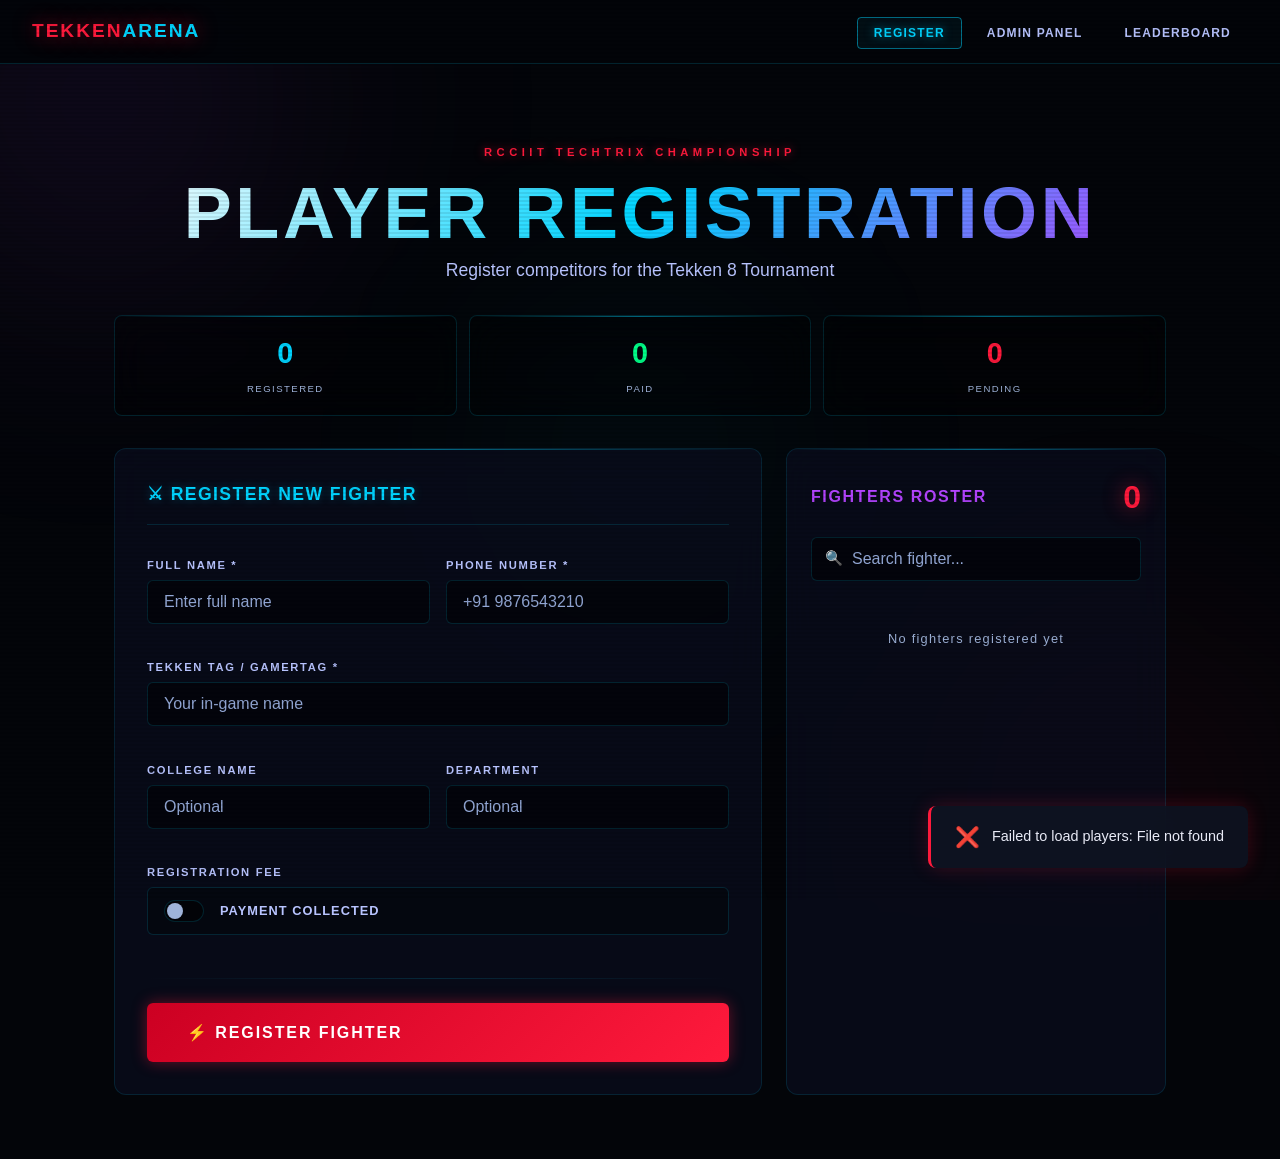
==== frontend/index.html @ 16e90ff2 "Initial commit" ====
<!DOCTYPE html>
<html lang="en">
<head>
  <meta charset="UTF-8" />
  <meta name="viewport" content="width=device-width, initial-scale=1.0" />
  <title>Register — Tekken Tournament</title>
  <link rel="icon" type="image/png" href="favicon.png">
  <link rel="stylesheet" href="css/shared.css" />
  <style>
    .page-wrapper {
      position: relative;
      z-index: 1;
      max-width: 1100px;
      margin: 0 auto;
      padding: 2rem 1.5rem 4rem;
    }

    /* Hero */
    .hero {
      text-align: center;
      padding: 3rem 0 2rem;
    }

    .hero-eyebrow {
      font-family: var(--font-display);
      font-size: 0.7rem;
      font-weight: 600;
      letter-spacing: 0.4em;
      text-transform: uppercase;
      color: var(--neon-red);
      text-shadow: 0 0 10px var(--neon-red-glow);
      margin-bottom: 1rem;
    }

    .hero-title {
      font-family: var(--font-display);
      font-size: clamp(2.5rem, 6vw, 4.5rem);
      font-weight: 900;
      line-height: 1;
      margin-bottom: 0.5rem;
      background: linear-gradient(135deg, #fff 0%, #00d4ff 50%, #b344ff 100%);
      -webkit-background-clip: text;
      -webkit-text-fill-color: transparent;
      background-clip: text;
    }

    .hero-sub {
      font-size: 1.1rem;
      color: var(--text-secondary);
      font-weight: 400;
    }

    /* Main Grid */
    .main-grid {
      display: grid;
      grid-template-columns: 1fr 380px;
      gap: 1.5rem;
      margin-top: 2rem;
    }

    /* Form Card */
    .form-card {
      padding: 2rem;
    }

    .form-card-header {
      margin-bottom: 2rem;
      padding-bottom: 1rem;
      border-bottom: 1px solid var(--border-subtle);
    }

    .form-card-title {
      font-family: var(--font-display);
      font-size: 1.1rem;
      font-weight: 700;
      color: var(--neon-blue);
      text-shadow: 0 0 10px rgba(0,212,255,0.3);
      letter-spacing: 0.08em;
    }

    /* Edit mode indicator */
    .edit-banner {
      display: none;
      align-items: center;
      justify-content: space-between;
      background: rgba(179,68,255,0.1);
      border: 1px solid var(--neon-purple);
      border-radius: 6px;
      padding: 0.6rem 1rem;
      margin-bottom: 1rem;
      font-family: var(--font-display);
      font-size: 0.75rem;
      letter-spacing: 0.08em;
      color: var(--neon-purple);
    }
    .edit-banner.visible { display: flex; }

    .form-grid {
      display: grid;
      grid-template-columns: 1fr 1fr;
      gap: 1rem;
    }

    .form-grid .full-width { grid-column: 1 / -1; }

    .paid-toggle {
      display: flex;
      align-items: center;
      gap: 1rem;
      padding: 0.75rem 1rem;
      border: 1px solid var(--border-subtle);
      border-radius: 6px;
      background: rgba(0,0,0,0.3);
      cursor: pointer;
      transition: all var(--transition-med);
    }

    .paid-toggle:hover { border-color: var(--neon-green); background: rgba(0,255,136,0.05); }
    .paid-toggle.checked { border-color: var(--neon-green); background: rgba(0,255,136,0.08); }

    .paid-toggle input[type="checkbox"] { display: none; }

    .toggle-box {
      width: 40px; height: 22px;
      background: rgba(0,0,0,0.5);
      border-radius: 11px;
      border: 1px solid var(--border-subtle);
      position: relative;
      transition: all var(--transition-med);
      flex-shrink: 0;
    }

    .toggle-box::after {
      content: '';
      position: absolute;
      top: 2px; left: 2px;
      width: 16px; height: 16px;
      background: var(--text-muted);
      border-radius: 50%;
      transition: all var(--transition-med);
    }

    .paid-toggle.checked .toggle-box { background: rgba(0,255,136,0.3); border-color: var(--neon-green); }
    .paid-toggle.checked .toggle-box::after { left: calc(100% - 18px); background: var(--neon-green); box-shadow: 0 0 8px var(--neon-green); }

    .toggle-label {
      font-family: var(--font-display);
      font-size: 0.8rem;
      font-weight: 600;
      letter-spacing: 0.08em;
      text-transform: uppercase;
      color: var(--text-secondary);
    }

    .paid-toggle.checked .toggle-label { color: var(--neon-green); }

    /* Player List Panel */
    .players-panel {
      padding: 1.5rem;
    }

    .players-panel-header {
      display: flex;
      align-items: center;
      justify-content: space-between;
      margin-bottom: 1rem;
    }

    .player-count {
      font-family: var(--font-display);
      font-size: 2rem;
      font-weight: 900;
      color: var(--neon-red);
      text-shadow: var(--shadow-red);
    }

    .search-box {
      position: relative;
      margin-bottom: 1rem;
    }

    .search-box input {
      padding-left: 2.5rem;
    }

    .search-icon {
      position: absolute;
      left: 0.9rem;
      top: 50%;
      transform: translateY(-50%);
      color: var(--text-muted);
      font-size: 0.9rem;
    }

    .players-list {
      display: flex;
      flex-direction: column;
      gap: 0.5rem;
      max-height: 480px;
      overflow-y: auto;
    }

    .player-item {
      display: flex;
      align-items: center;
      gap: 0.75rem;
      padding: 0.75rem 1rem;
      border-radius: 8px;
      border: 1px solid var(--border-subtle);
      background: rgba(0,0,0,0.3);
      transition: all var(--transition-fast);
      cursor: default;
    }

    .player-item:hover { border-color: var(--neon-blue); background: rgba(0,212,255,0.05); }

    .player-avatar {
      width: 36px; height: 36px;
      border-radius: 8px;
      background: linear-gradient(135deg, var(--neon-purple), var(--neon-red));
      display: flex;
      align-items: center;
      justify-content: center;
      font-family: var(--font-display);
      font-size: 0.85rem;
      font-weight: 800;
      color: white;
      flex-shrink: 0;
    }

    .player-info { flex: 1; min-width: 0; }

    .player-tag {
      font-family: var(--font-display);
      font-size: 0.85rem;
      font-weight: 700;
      color: var(--text-primary);
      white-space: nowrap;
      overflow: hidden;
      text-overflow: ellipsis;
    }

    .player-meta {
      font-size: 0.75rem;
      color: var(--text-muted);
      white-space: nowrap;
      overflow: hidden;
      text-overflow: ellipsis;
    }

    .player-paid-dot {
      width: 8px; height: 8px;
      border-radius: 50%;
      flex-shrink: 0;
    }

    .player-paid-dot.paid { background: var(--neon-green); box-shadow: 0 0 6px var(--neon-green); }
    .player-paid-dot.unpaid { background: var(--neon-red); }

    /* ✅ Edit button on player row */
    .btn-edit-player {
      background: none;
      border: 1px solid var(--border-subtle);
      border-radius: 4px;
      color: var(--text-muted);
      font-size: 0.7rem;
      font-family: var(--font-display);
      letter-spacing: 0.05em;
      padding: 0.25rem 0.5rem;
      cursor: pointer;
      transition: all var(--transition-fast);
      flex-shrink: 0;
    }
    .btn-edit-player:hover {
      border-color: var(--neon-blue);
      color: var(--neon-blue);
      background: rgba(0,212,255,0.07);
    }

    .empty-state {
      text-align: center;
      padding: 2rem;
      color: var(--text-muted);
      font-family: var(--font-display);
      font-size: 0.8rem;
      letter-spacing: 0.1em;
    }

    /* Stats strip */
    .stats-strip {
      display: grid;
      grid-template-columns: repeat(3, 1fr);
      gap: 0.75rem;
      margin-bottom: 1.5rem;
    }

    .stat-mini {
      padding: 1rem;
      text-align: center;
      border: 1px solid var(--border-subtle);
      border-radius: 8px;
      background: rgba(0,0,0,0.3);
    }

    .stat-mini-val {
      font-family: var(--font-display);
      font-size: 1.8rem;
      font-weight: 900;
      display: block;
    }

    .stat-mini-label {
      font-family: var(--font-display);
      font-size: 0.6rem;
      letter-spacing: 0.15em;
      text-transform: uppercase;
      color: var(--text-muted);
    }

    @media (max-width: 900px) {
      .main-grid { grid-template-columns: 1fr; }
      .form-grid { grid-template-columns: 1fr; }
      .form-grid .full-width { grid-column: 1; }
    }
  </style>
</head>
<body>
  <!-- Background -->
  <div class="bg-orbs">
    <div class="bg-orb bg-orb-1"></div>
    <div class="bg-orb bg-orb-2"></div>
    <div class="bg-orb bg-orb-3"></div>
  </div>

  <!-- Nav -->
  <nav class="nav">
    <a href="index.html" class="nav-logo">TEKKEN<span>ARENA</span></a>
    <ul class="nav-links">
      <li><a href="index.html" class="active">Register</a></li>
      <li><a href="admin.html">Admin Panel</a></li>
      <li><a href="leaderboard.html">Leaderboard</a></li>
    </ul>
  </nav>

  <div class="page-wrapper">
    <!-- Hero -->
    <div class="hero">
      <p class="hero-eyebrow">RCCIIT TechTrix Championship</p>
      <h1 class="hero-title">PLAYER REGISTRATION</h1>
      <p class="hero-sub">Register competitors for the Tekken 8 Tournament</p>
    </div>

    <!-- Stats Strip -->
    <div class="stats-strip">
      <div class="stat-mini glass-card">
        <span class="stat-mini-val" id="stat-total" style="color: var(--neon-blue)">0</span>
        <span class="stat-mini-label">Registered</span>
      </div>
      <div class="stat-mini glass-card">
        <span class="stat-mini-val" id="stat-paid" style="color: var(--neon-green)">0</span>
        <span class="stat-mini-label">Paid</span>
      </div>
      <div class="stat-mini glass-card">
        <span class="stat-mini-val" id="stat-unpaid" style="color: var(--neon-red)">0</span>
        <span class="stat-mini-label">Pending</span>
      </div>
    </div>

    <!-- Main Grid -->
    <div class="main-grid">
      <!-- Registration / Edit Form -->
      <div class="glass-card form-card">
        <div class="form-card-header">
          <div class="section-title form-card-title" id="form-title">⚔ Register New Fighter</div>
        </div>

        <!-- Edit mode banner -->
        <div class="edit-banner" id="edit-banner">
          <span>✏️ EDITING PLAYER — <span id="edit-banner-name"></span></span>
          <button type="button" class="btn btn-ghost btn-sm" id="btn-cancel-edit">✕ Cancel</button>
        </div>

        <form id="reg-form">
          <!-- Hidden: tracks which player we're editing (null = new registration) -->
          <input type="hidden" id="edit-player-id" value="" />

          <div class="form-grid">
            <div class="form-group">
              <label class="form-label">Full Name *</label>
              <input class="form-input" id="full_name" type="text" placeholder="Enter full name" required />
            </div>
            <div class="form-group">
              <label class="form-label">Phone Number *</label>
              <input class="form-input" id="phone_number" type="tel" placeholder="+91 9876543210" required />
            </div>
            <div class="form-group full-width">
              <label class="form-label">Tekken Tag / Gamertag *</label>
              <input class="form-input" id="tekken_name" type="text" placeholder="Your in-game name" required />
            </div>
            <div class="form-group">
              <label class="form-label">College Name</label>
              <input class="form-input" id="college_name" type="text" placeholder="Optional" />
            </div>
            <div class="form-group">
              <label class="form-label">Department</label>
              <input class="form-input" id="department" type="text" placeholder="Optional" />
            </div>
            <div class="form-group full-width">
              <label class="form-label">Registration Fee</label>
              <label class="paid-toggle" id="paid-toggle">
                <input type="checkbox" id="registration_paid" />
                <div class="toggle-box"></div>
                <span class="toggle-label">Payment Collected</span>
              </label>
            </div>
          </div>

          <div class="divider"></div>

          <button type="submit" class="btn btn-red btn-xl w-full" id="submit-btn" data-loading-text="Saving...">
            ⚡ REGISTER FIGHTER
          </button>
        </form>
      </div>

      <!-- Player List -->
      <div class="glass-card players-panel">
        <div class="players-panel-header">
          <div>
            <div class="section-title" style="color: var(--neon-purple)">Fighters Roster</div>
          </div>
          <div class="player-count" id="player-count">0</div>
        </div>

        <div class="search-box">
          <span class="search-icon">🔍</span>
          <input class="form-input" id="search-input" type="text" placeholder="Search fighter..." />
        </div>

        <div class="players-list" id="players-list">
          <div class="empty-state">No fighters registered yet</div>
        </div>
      </div>
    </div>
  </div>

  <script src="js/shared.js"></script>
  <script>
    let allPlayers = [];

    // ─── Toggle paid UI ────────────────────────────────────────
    const paidToggle = document.getElementById('paid-toggle');
    const paidCheckbox = document.getElementById('registration_paid');
    paidToggle.addEventListener('click', () => {
      paidCheckbox.checked = !paidCheckbox.checked;
      paidToggle.classList.toggle('checked', paidCheckbox.checked);
    });

    // ─── Edit mode helpers ─────────────────────────────────────
    function enterEditMode(player) {
      document.getElementById('edit-player-id').value = player.id;
      document.getElementById('full_name').value = player.full_name;
      document.getElementById('phone_number').value = player.phone_number;
      document.getElementById('tekken_name').value = player.tekken_name;
      document.getElementById('college_name').value = player.college_name || '';
      document.getElementById('department').value = player.department || '';
      paidCheckbox.checked = player.registration_paid;
      paidToggle.classList.toggle('checked', player.registration_paid);

      document.getElementById('form-title').textContent = '✏️ Edit Fighter';
      document.getElementById('submit-btn').textContent = '💾 SAVE CHANGES';
      document.getElementById('edit-banner-name').textContent = player.tekken_name;
      document.getElementById('edit-banner').classList.add('visible');

      // Scroll form into view on mobile
      document.querySelector('.form-card').scrollIntoView({ behavior: 'smooth', block: 'start' });
    }

    function exitEditMode() {
      document.getElementById('edit-player-id').value = '';
      document.getElementById('reg-form').reset();
      paidCheckbox.checked = false;
      paidToggle.classList.remove('checked');

      document.getElementById('form-title').textContent = '⚔ Register New Fighter';
      document.getElementById('submit-btn').textContent = '⚡ REGISTER FIGHTER';
      document.getElementById('edit-banner').classList.remove('visible');
    }

    document.getElementById('btn-cancel-edit').addEventListener('click', exitEditMode);

    // ─── Form submission (register OR update) ──────────────────
    document.getElementById('reg-form').addEventListener('submit', async (e) => {
      e.preventDefault();
      const btn = document.getElementById('submit-btn');
      setLoading(btn, true);

      const editId = document.getElementById('edit-player-id').value;
      const isEditing = !!editId;

      const payload = {
        full_name: document.getElementById('full_name').value.trim(),
        phone_number: document.getElementById('phone_number').value.trim(),
        tekken_name: document.getElementById('tekken_name').value.trim(),
        college_name: document.getElementById('college_name').value.trim() || null,
        department: document.getElementById('department').value.trim() || null,
        registration_paid: paidCheckbox.checked,
      };

      try {
        if (isEditing) {
          // ✅ FIX: Edit correctly calls PUT /players/{id} — not POST /register
          // The old renderPlayers() had no edit button at all, meaning any
          // "edit" logic was missing and registration data was not being updated.
          await api.put(`/players/${editId}`, payload);
          Toast.success(`Fighter "${payload.tekken_name}" updated!`);
          exitEditMode();
        } else {
          await api.post('/players/register', payload);
          Toast.success(`Fighter "${payload.tekken_name}" registered!`);
          e.target.reset();
          paidCheckbox.checked = false;
          paidToggle.classList.remove('checked');
        }
        await loadPlayers();
      } catch (err) {
        Toast.error(err.message);
      } finally {
        setLoading(btn, false);
      }
    });

    // ─── Load players ──────────────────────────────────────────
    async function loadPlayers() {
      try {
        allPlayers = await api.get('/players');
        renderPlayers(allPlayers);
        updateStats(allPlayers);
      } catch (err) {
        Toast.error('Failed to load players: ' + err.message);
      }
    }

    function updateStats(players) {
      const total = players.length;
      const paid = players.filter(p => p.registration_paid).length;
      document.getElementById('stat-total').textContent = total;
      document.getElementById('stat-paid').textContent = paid;
      document.getElementById('stat-unpaid').textContent = total - paid;
      document.getElementById('player-count').textContent = total;
    }

    // ─── Render player list with working edit button ───────────
    function renderPlayers(players) {
      const list = document.getElementById('players-list');
      if (!players.length) {
        list.innerHTML = '<div class="empty-state">No fighters registered yet</div>';
        return;
      }

      list.innerHTML = players.map(p => `
        <div class="player-item">
          <div class="player-avatar">${p.tekken_name.substring(0,2).toUpperCase()}</div>
          <div class="player-info">
            <div class="player-tag">${escHtml(p.tekken_name)}</div>
            <div class="player-meta">${escHtml(p.full_name)} · ${escHtml(p.college_name || 'No college')}</div>
          </div>
          <div class="player-paid-dot ${p.registration_paid ? 'paid' : 'unpaid'}" title="${p.registration_paid ? 'Paid' : 'Unpaid'}"></div>
          <button class="btn-edit-player" data-id="${p.id}" title="Edit player">✏️</button>
        </div>
      `).join('');

      // ✅ Attach edit handlers after rendering
      // Using event delegation on data-id so clicking edit pre-fills the form
      list.querySelectorAll('.btn-edit-player').forEach(btn => {
        btn.addEventListener('click', (e) => {
          e.stopPropagation();
          const player = allPlayers.find(p => p.id == btn.dataset.id);
          if (player) enterEditMode(player);
        });
      });
    }

    function escHtml(str) {
      if (!str) return '';
      return str.replace(/&/g,'&amp;').replace(/</g,'&lt;').replace(/>/g,'&gt;').replace(/"/g,'&quot;');
    }

    // ─── Search ────────────────────────────────────────────────
    document.getElementById('search-input').addEventListener('input', (e) => {
      const q = e.target.value.toLowerCase();
      const filtered = allPlayers.filter(p =>
        p.tekken_name.toLowerCase().includes(q) ||
        p.full_name.toLowerCase().includes(q) ||
        (p.college_name || '').toLowerCase().includes(q)
      );
      renderPlayers(filtered);
    });

    // ─── Init ──────────────────────────────────────────────────
    loadPlayers();
    setInterval(loadPlayers, 15000); // Refresh every 15s
  </script>
</body>
</html>
---- frontend/css/shared.css ----
/* ═══════════════════════════════════════════════════════════════
   TEKKEN TOURNAMENT SYSTEM — SHARED STYLES
   Aesthetic: Cyberpunk / Tekken 8 / EVO Championship
   ═══════════════════════════════════════════════════════════════ */

@import url('https://fonts.googleapis.com/css2?family=Rajdhani:wght@300;400;500;600;700&family=Orbitron:wght@400;500;600;700;800;900&family=Share+Tech+Mono&display=swap');

/* ─── CSS Variables ─────────────────────────────────────────── */
:root {
  --bg-void: #030509;
  --bg-deep: #07090f;
  --bg-panel: rgba(10, 14, 24, 0.92);
  --bg-card: rgba(15, 20, 35, 0.85);
  --bg-card-hover: rgba(20, 28, 50, 0.95);

  --neon-red: #ff1a3c;
  --neon-red-glow: rgba(255, 26, 60, 0.6);
  --neon-blue: #00d4ff;
  --neon-blue-glow: rgba(0, 212, 255, 0.5);
  --neon-purple: #b344ff;
  --neon-purple-glow: rgba(179, 68, 255, 0.5);
  --neon-gold: #ffd700;
  --neon-gold-glow: rgba(255, 215, 0, 0.5);
  --neon-green: #00ff88;
  --neon-green-glow: rgba(0, 255, 136, 0.4);

  --text-primary: #e8eaf6;
  --text-secondary: #b8c4ff;
  --text-muted: #9fb3d9;
  --text-accent: #00d4ff;

  --border-subtle: rgba(0, 212, 255, 0.15);
  --border-active: rgba(0, 212, 255, 0.5);
  --border-red: rgba(255, 26, 60, 0.4);

  --glass-bg: rgba(10, 14, 30, 0.7);
  --glass-border: rgba(0, 212, 255, 0.12);
  --glass-blur: blur(20px);

  --rank-1: #ffd700;
  --rank-2: #c0c0c0;
  --rank-3: #cd7f32;

  --font-display: 'Michroma', sans-serif;
  --font-body: 'Space Grotesk', sans-serif;
  --font-mono: 'JetBrains Mono', monospace;

  --transition-fast: 0.15s ease;
  --transition-med: 0.3s ease;
  --transition-slow: 0.6s cubic-bezier(0.4, 0, 0.2, 1);

  --shadow-red: 0 0 20px var(--neon-red-glow), 0 0 60px rgba(255,26,60,0.15);
  --shadow-blue: 0 0 20px var(--neon-blue-glow), 0 0 60px rgba(0,212,255,0.15);
  --shadow-purple: 0 0 20px var(--neon-purple-glow), 0 0 60px rgba(179,68,255,0.15);
}

/* ─── Reset & Base ──────────────────────────────────────────── */
*, *::before, *::after { box-sizing: border-box; margin: 0; padding: 0; }

html { font-size: 16px; scroll-behavior: smooth; }

body {
  font-family: var(--font-body);
  background-color: var(--bg-void);
  color: var(--text-primary);
  min-height: 100vh;
  overflow-x: hidden;
  line-height: 1.5;
}

/* ─── Scanline Overlay ───────────────────────────────────────── */
body::before {
  content: '';
  position: fixed;
  inset: 0;
  background: repeating-linear-gradient(
    0deg,
    transparent,
    transparent 2px,
    rgba(0, 0, 0, 0.08) 2px,
    rgba(0, 0, 0, 0.08) 4px
  );
  pointer-events: none;
  z-index: 9999;
}

/* ─── Scrollbar ──────────────────────────────────────────────── */
::-webkit-scrollbar { width: 6px; }
::-webkit-scrollbar-track { background: var(--bg-deep); }
::-webkit-scrollbar-thumb {
  background: linear-gradient(180deg, var(--neon-red), var(--neon-purple));
  border-radius: 3px;
}

/* ─── Typography ─────────────────────────────────────────────── */
h1, h2, h3, h4, h5 {
  font-family: var(--font-display);
  letter-spacing: 0.05em;
  line-height: 1.2;
}

/* ─── Background Orbs ────────────────────────────────────────── */
.bg-orbs {
  position: fixed;
  inset: 0;
  pointer-events: none;
  z-index: 0;
  overflow: hidden;
}

.bg-orb {
  position: absolute;
  border-radius: 50%;
  filter: blur(120px);
  animation: orbFloat 20s ease-in-out infinite;
}

.bg-orb-1 {
  width: 600px; height: 600px;
  background: radial-gradient(circle, rgba(179,68,255,0.12) 0%, transparent 70%);
  top: -200px; left: -200px;
  animation-delay: 0s;
}

.bg-orb-2 {
  width: 500px; height: 500px;
  background: radial-gradient(circle, rgba(255,26,60,0.10) 0%, transparent 70%);
  bottom: -150px; right: -100px;
  animation-delay: -8s;
}

.bg-orb-3 {
  width: 400px; height: 400px;
  background: radial-gradient(circle, rgba(0,212,255,0.08) 0%, transparent 70%);
  top: 50%; left: 50%;
  transform: translate(-50%, -50%);
  animation-delay: -15s;
}

@keyframes orbFloat {
  0%, 100% { transform: translate(0, 0) scale(1); }
  33% { transform: translate(30px, -40px) scale(1.05); }
  66% { transform: translate(-20px, 20px) scale(0.95); }
}

/* ─── Nav ─────────────────────────────────────────────────────── */
.nav {
  position: sticky;
  top: 0;
  z-index: 100;
  background: rgba(3, 5, 9, 0.95);
  backdrop-filter: blur(20px);
  border-bottom: 1px solid var(--border-subtle);
  padding: 0 2rem;
  height: 64px;
  display: flex;
  align-items: center;
  justify-content: space-between;
}

.nav-logo {
  font-family: var(--font-display);
  font-size: 1.2rem;
  font-weight: 800;
  color: var(--neon-red);
  text-shadow: var(--shadow-red);
  text-decoration: none;
  letter-spacing: 0.1em;
}

.nav-logo span { color: var(--neon-blue); }

.nav-links {
  display: flex;
  gap: 0.5rem;
  list-style: none;
}

.nav-links a {
  color: var(--text-secondary);
  text-decoration: none;
  font-family: var(--font-display);
  font-size: 0.75rem;
  font-weight: 600;
  letter-spacing: 0.1em;
  padding: 0.5rem 1rem;
  border-radius: 4px;
  border: 1px solid transparent;
  transition: all var(--transition-med);
  text-transform: uppercase;
}

.nav-links a:hover, .nav-links a.active {
  color: var(--neon-blue);
  border-color: var(--border-active);
  background: rgba(0, 212, 255, 0.05);
  text-shadow: 0 0 10px var(--neon-blue-glow);
}

/* ─── Glassmorphism Card ─────────────────────────────────────── */
.glass-card {
  background: var(--glass-bg);
  backdrop-filter: var(--glass-blur);
  border: 1px solid var(--glass-border);
  border-radius: 12px;
  overflow: hidden;
  position: relative;
}

.glass-card::before {
  content: '';
  position: absolute;
  top: 0; left: 0; right: 0;
  height: 1px;
  background: linear-gradient(90deg, transparent, var(--neon-blue), transparent);
  opacity: 0.5;
}

/* ─── Buttons ─────────────────────────────────────────────────── */
.btn {
  font-family: var(--font-display);
  font-weight: 700;
  font-size: 0.8rem;
  letter-spacing: 0.12em;
  text-transform: uppercase;
  padding: 0.75rem 1.5rem;
  border: none;
  border-radius: 6px;
  cursor: pointer;
  transition: all var(--transition-med);
  display: inline-flex;
  align-items: center;
  gap: 0.5rem;
  position: relative;
  overflow: hidden;
}

.btn::before {
  content: '';
  position: absolute;
  top: 0; left: -100%;
  width: 100%; height: 100%;
  background: linear-gradient(90deg, transparent, rgba(255,255,255,0.1), transparent);
  transition: left var(--transition-med);
}
.btn:hover::before { left: 100%; }

.btn:active { transform: scale(0.97); }

.btn-red {
  background: linear-gradient(135deg, #cc0022, #ff1a3c);
  color: white;
  box-shadow: 0 0 15px rgba(255,26,60,0.4);
}
.btn-red:hover {
  box-shadow: var(--shadow-red);
  transform: translateY(-1px);
}

.btn-blue {
  background: linear-gradient(135deg, #0066aa, #00d4ff);
  color: #000;
  box-shadow: 0 0 15px rgba(0,212,255,0.3);
}
.btn-blue:hover {
  box-shadow: var(--shadow-blue);
  transform: translateY(-1px);
}

.btn-purple {
  background: linear-gradient(135deg, #5500cc, #b344ff);
  color: white;
  box-shadow: 0 0 15px rgba(179,68,255,0.3);
}
.btn-purple:hover {
  box-shadow: var(--shadow-purple);
  transform: translateY(-1px);
}

.btn-ghost {
  background: transparent;
  color: var(--text-secondary);
  border: 1px solid var(--border-subtle);
}
.btn-ghost:hover {
  color: var(--neon-blue);
  border-color: var(--border-active);
  background: rgba(0, 212, 255, 0.05);
}

.btn-gold {
  background: linear-gradient(135deg, #aa7700, #ffd700);
  color: #000;
  box-shadow: 0 0 15px rgba(255,215,0,0.3);
}
.btn-gold:hover {
  box-shadow: 0 0 30px var(--neon-gold-glow);
  transform: translateY(-1px);
}

.btn-lg {
  padding: 1rem 2rem;
  font-size: 0.9rem;
}

.btn-xl {
  padding: 1.25rem 2.5rem;
  font-size: 1rem;
}

.btn-sm {
  padding: 0.4rem 0.8rem;
  font-size: 0.7rem;
}

.btn:disabled {
  opacity: 0.4;
  cursor: not-allowed;
  transform: none !important;
}

/* ─── Form Inputs ─────────────────────────────────────────────── */
.form-group { margin-bottom: 1.2rem; }

.form-label {
  display: block;
  font-family: var(--font-display);
  font-size: 0.7rem;
  font-weight: 600;
  letter-spacing: 0.15em;
  text-transform: uppercase;
  color: var(--text-secondary);
  margin-bottom: 0.4rem;
}

.form-input, .form-select {
  width: 100%;
  background: rgba(0, 0, 0, 0.5);
  border: 1px solid var(--border-subtle);
  border-radius: 6px;
  color: var(--text-primary);
  font-family: var(--font-body);
  font-size: 1rem;
  padding: 0.75rem 1rem;
  outline: none;
  transition: all var(--transition-med);
}

.form-input:focus, .form-select:focus {
  border-color: var(--neon-blue);
  box-shadow: 0 0 0 2px rgba(0, 212, 255, 0.15), 0 0 15px rgba(0,212,255,0.1);
}

.form-input::placeholder { color: var(--text-muted); }

.form-select option {
  background: var(--bg-deep);
  color: var(--text-primary);
}

/* ─── Tags / Badges ──────────────────────────────────────────── */
.badge {
  display: inline-flex;
  align-items: center;
  gap: 0.3rem;
  font-family: var(--font-display);
  font-size: 0.65rem;
  font-weight: 700;
  letter-spacing: 0.1em;
  text-transform: uppercase;
  padding: 0.25rem 0.6rem;
  border-radius: 4px;
}

.badge-red { background: rgba(255,26,60,0.2); color: var(--neon-red); border: 1px solid rgba(255,26,60,0.4); }
.badge-blue { background: rgba(0,212,255,0.15); color: var(--neon-blue); border: 1px solid rgba(0,212,255,0.3); }
.badge-gold { background: rgba(255,215,0,0.15); color: var(--neon-gold); border: 1px solid rgba(255,215,0,0.3); }
.badge-green { background: rgba(0,255,136,0.15); color: var(--neon-green); border: 1px solid rgba(0,255,136,0.3); }
.badge-purple { background: rgba(179,68,255,0.15); color: var(--neon-purple); border: 1px solid rgba(179,68,255,0.3); }

/* ─── Section Header ─────────────────────────────────────────── */
.section-header {
  display: flex;
  align-items: center;
  gap: 1rem;
  margin-bottom: 1.5rem;
}

.section-title {
  font-family: var(--font-display);
  font-size: 1rem;
  font-weight: 700;
  color: var(--text-primary);
  letter-spacing: 0.1em;
  text-transform: uppercase;
}

.section-line {
  flex: 1;
  height: 1px;
  background: linear-gradient(90deg, var(--neon-blue), transparent);
  opacity: 0.4;
}

/* ─── Toast Notifications ────────────────────────────────────── */
#toast-container {
  position: fixed;
  bottom: 2rem;
  right: 2rem;
  z-index: 10000;
  display: flex;
  flex-direction: column;
  gap: 0.75rem;
  pointer-events: none;
}

.toast {
  background: var(--bg-card);
  border-radius: 8px;
  padding: 1rem 1.5rem;
  min-width: 280px;
  max-width: 400px;
  display: flex;
  align-items: center;
  gap: 0.75rem;
  animation: toastIn 0.4s cubic-bezier(0.4, 0, 0.2, 1) forwards;
  pointer-events: auto;
  backdrop-filter: blur(20px);
}

.toast.success { border-left: 3px solid var(--neon-green); box-shadow: 0 0 20px rgba(0,255,136,0.2); }
.toast.error { border-left: 3px solid var(--neon-red); box-shadow: 0 0 20px rgba(255,26,60,0.2); }
.toast.info { border-left: 3px solid var(--neon-blue); box-shadow: 0 0 20px rgba(0,212,255,0.2); }
.toast.warning { border-left: 3px solid var(--neon-gold); box-shadow: 0 0 20px rgba(255,215,0,0.2); }

.toast-icon { font-size: 1.25rem; }
.toast-msg { font-family: var(--font-body); font-size: 0.9rem; color: var(--text-primary); flex: 1; }

@keyframes toastIn {
  from { opacity: 0; transform: translateX(100%) scale(0.9); }
  to { opacity: 1; transform: translateX(0) scale(1); }
}

@keyframes toastOut {
  from { opacity: 1; transform: translateX(0) scale(1); }
  to { opacity: 0; transform: translateX(100%) scale(0.9); }
}

/* ─── Loading Spinner ────────────────────────────────────────── */
.spinner {
  width: 24px; height: 24px;
  border: 2px solid var(--border-subtle);
  border-top-color: var(--neon-blue);
  border-radius: 50%;
  animation: spin 0.7s linear infinite;
  display: inline-block;
}

@keyframes spin { to { transform: rotate(360deg); } }

/* ─── Status Dot ─────────────────────────────────────────────── */
.status-dot {
  width: 8px; height: 8px;
  border-radius: 50%;
  display: inline-block;
  animation: pulse 2s ease-in-out infinite;
}
.status-dot.live { background: var(--neon-green); box-shadow: 0 0 8px var(--neon-green); }
.status-dot.offline { background: var(--neon-red); box-shadow: 0 0 8px var(--neon-red); }

@keyframes pulse {
  0%, 100% { opacity: 1; transform: scale(1); }
  50% { opacity: 0.6; transform: scale(0.85); }
}

/* ─── Divider ────────────────────────────────────────────────── */
.divider {
  height: 1px;
  background: linear-gradient(90deg, transparent, var(--border-subtle), transparent);
  margin: 1.5rem 0;
}

/* ─── Rank Medals ────────────────────────────────────────────── */
.rank-1 { color: var(--rank-1); text-shadow: 0 0 10px var(--neon-gold-glow); }
.rank-2 { color: var(--rank-2); text-shadow: 0 0 8px rgba(192,192,192,0.5); }
.rank-3 { color: var(--rank-3); text-shadow: 0 0 8px rgba(205,127,50,0.5); }

/* ─── Streak Fire ─────────────────────────────────────────────── */
.streak-fire {
  display: inline-flex;
  align-items: center;
  gap: 0.2rem;
  color: var(--neon-red);
  font-weight: 700;
}

.streak-fire.hot {
  animation: fireGlow 1s ease-in-out infinite alternate;
}

@keyframes fireGlow {
  from { color: #ff4400; text-shadow: 0 0 5px rgba(255,68,0,0.6); }
  to { color: #ffd700; text-shadow: 0 0 15px rgba(255,215,0,0.8); }
}

/* ─── Connection Status Bar ──────────────────────────────────── */
.ws-status-bar {
  position: fixed;
  top: 64px;
  right: 1rem;
  display: flex;
  align-items: center;
  gap: 0.5rem;
  font-family: var(--font-display);
  font-size: 0.65rem;
  font-weight: 600;
  letter-spacing: 0.1em;
  text-transform: uppercase;
  padding: 0.3rem 0.75rem;
  border-radius: 0 0 6px 6px;
  background: rgba(3, 5, 9, 0.9);
  border: 1px solid var(--border-subtle);
  border-top: none;
  color: var(--text-muted);
  z-index: 99;
  transition: all var(--transition-med);
}

.ws-status-bar.connected { color: var(--neon-green); border-color: rgba(0,255,136,0.3); }
.ws-status-bar.disconnected { color: var(--neon-red); border-color: rgba(255,26,60,0.3); }

/* ─── Utilities ──────────────────────────────────────────────── */
.text-center { text-align: center; }
.text-right { text-align: right; }
.flex { display: flex; }
.flex-col { flex-direction: column; }
.items-center { align-items: center; }
.justify-between { justify-content: space-between; }
.gap-1 { gap: 0.5rem; }
.gap-2 { gap: 1rem; }
.gap-3 { gap: 1.5rem; }
.w-full { width: 100%; }
.hidden { display: none !important; }
.mt-1 { margin-top: 0.5rem; }
.mt-2 { margin-top: 1rem; }
.mb-2 { margin-bottom: 1rem; }
.p-2 { padding: 1rem; }
.p-3 { padding: 1.5rem; }
.relative { position: relative; }

/* ─── Responsive ─────────────────────────────────────────────── */
@media (max-width: 768px) {
  .nav { padding: 0 1rem; }
  .nav-links a { padding: 0.4rem 0.6rem; font-size: 0.65rem; }
  #toast-container { bottom: 1rem; right: 1rem; left: 1rem; }
  .toast { min-width: unset; }
}

/* ─── Global Text Visibility Improvements ───────────────────── */
.card p,
.panel p,
.stat-label,
.form-label,
input,
select,
textarea,
.table-muted,
.small-text,
.helper-text,
.player-meta,
.history-time,
.history-vs,
.history-match-id,
.lb-tag {
  color: var(--text-secondary) !important;
}

input::placeholder,
textarea::placeholder {
  color: #93a8d6 !important;
  opacity: 1;
}

.glass-card,
.panel,
.card {
  backdrop-filter: blur(18px);
}
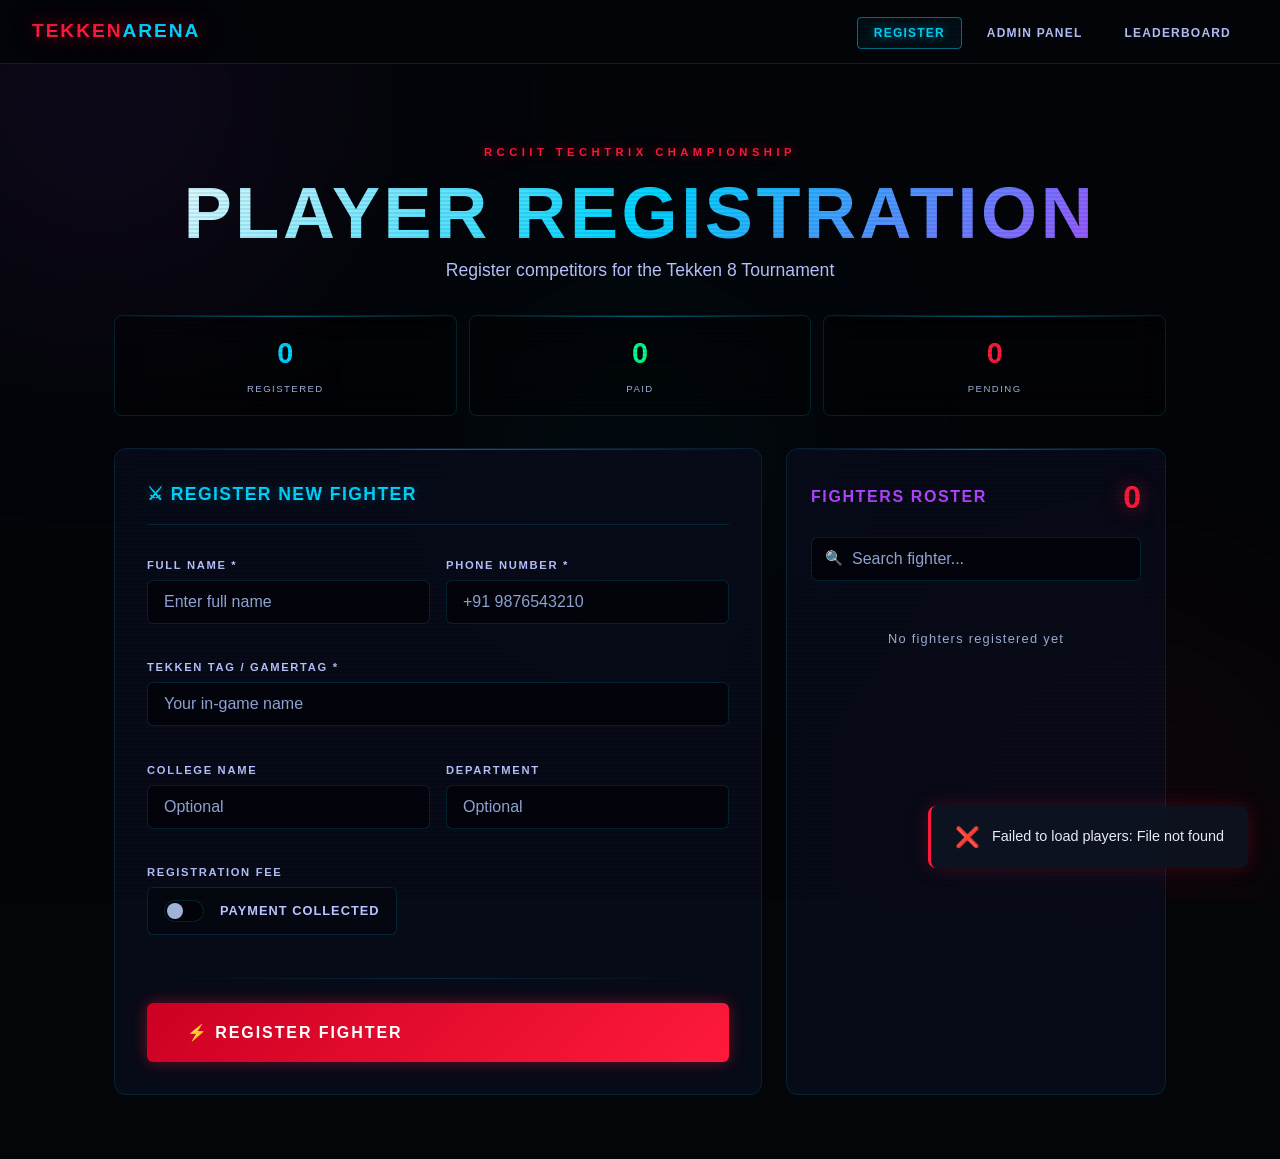
==== commit 95c40a35: "Final Push" ====
--- a/frontend/index.html
+++ b/frontend/index.html
@@ -407,11 +407,17 @@
             </div>
             <div class="form-group full-width">
               <label class="form-label">Registration Fee</label>
-              <label class="paid-toggle" id="paid-toggle">
-                <input type="checkbox" id="registration_paid" />
-                <div class="toggle-box"></div>
-                <span class="toggle-label">Payment Collected</span>
-              </label>
+              <div style="display:flex; align-items:center; gap:1rem; flex-wrap:wrap;">
+                <label class="paid-toggle" id="paid-toggle">
+                  <input type="checkbox" id="registration_paid" />
+                  <div class="toggle-box"></div>
+                  <span class="toggle-label">Payment Collected</span>
+                </label>
+                <div id="amount-field" style="display:none; align-items:center; gap:0.5rem;">
+                  <span style="color:var(--neon-green); font-family:var(--font-display); font-size:0.8rem;">₹</span>
+                  <input class="form-input" id="amount_paid" type="number" min="0" step="1" placeholder="Amount" style="width:120px;" />
+                </div>
+              </div>
             </div>
           </div>
 
@@ -451,9 +457,17 @@
     // ─── Toggle paid UI ────────────────────────────────────────
     const paidToggle = document.getElementById('paid-toggle');
     const paidCheckbox = document.getElementById('registration_paid');
+    const amountField = document.getElementById('amount-field');
+
+    function syncAmountVisibility() {
+      amountField.style.display = paidCheckbox.checked ? 'flex' : 'none';
+      if (!paidCheckbox.checked) document.getElementById('amount_paid').value = '';
+    }
+
     paidToggle.addEventListener('click', () => {
       paidCheckbox.checked = !paidCheckbox.checked;
       paidToggle.classList.toggle('checked', paidCheckbox.checked);
+      syncAmountVisibility();
     });
 
     // ─── Edit mode helpers ─────────────────────────────────────
@@ -466,6 +480,8 @@
       document.getElementById('department').value = player.department || '';
       paidCheckbox.checked = player.registration_paid;
       paidToggle.classList.toggle('checked', player.registration_paid);
+      document.getElementById('amount_paid').value = player.payment?.amount_paid ?? '';
+      syncAmountVisibility();
 
       document.getElementById('form-title').textContent = '✏️ Edit Fighter';
       document.getElementById('submit-btn').textContent = '💾 SAVE CHANGES';
@@ -481,6 +497,8 @@
       document.getElementById('reg-form').reset();
       paidCheckbox.checked = false;
       paidToggle.classList.remove('checked');
+      document.getElementById('amount_paid').value = '';
+      syncAmountVisibility();
 
       document.getElementById('form-title').textContent = '⚔ Register New Fighter';
       document.getElementById('submit-btn').textContent = '⚡ REGISTER FIGHTER';
@@ -505,6 +523,9 @@
         college_name: document.getElementById('college_name').value.trim() || null,
         department: document.getElementById('department').value.trim() || null,
         registration_paid: paidCheckbox.checked,
+        amount_paid: paidCheckbox.checked && document.getElementById('amount_paid').value
+          ? parseFloat(document.getElementById('amount_paid').value)
+          : null,
       };
 
       try {
@@ -521,6 +542,8 @@
           e.target.reset();
           paidCheckbox.checked = false;
           paidToggle.classList.remove('checked');
+          document.getElementById('amount_paid').value = '';
+          syncAmountVisibility();
         }
         await loadPlayers();
       } catch (err) {
@@ -565,7 +588,8 @@
             <div class="player-tag">${escHtml(p.tekken_name)}</div>
             <div class="player-meta">${escHtml(p.full_name)} · ${escHtml(p.college_name || 'No college')}</div>
           </div>
-          <div class="player-paid-dot ${p.registration_paid ? 'paid' : 'unpaid'}" title="${p.registration_paid ? 'Paid' : 'Unpaid'}"></div>
+          <div class="player-paid-dot ${p.registration_paid ? 'paid' : 'unpaid'}" title="${p.registration_paid ? `Paid${p.payment ? ': ₹' + p.payment.amount_paid : ''}` : 'Unpaid'}"></div>
+          ${p.registration_paid && p.payment ? `<span style="font-family:var(--font-display);font-size:0.7rem;color:var(--neon-green);min-width:48px;text-align:right;">₹${p.payment.amount_paid}</span>` : ''}
           <button class="btn-edit-player" data-id="${p.id}" title="Edit player">✏️</button>
         </div>
       `).join('');
